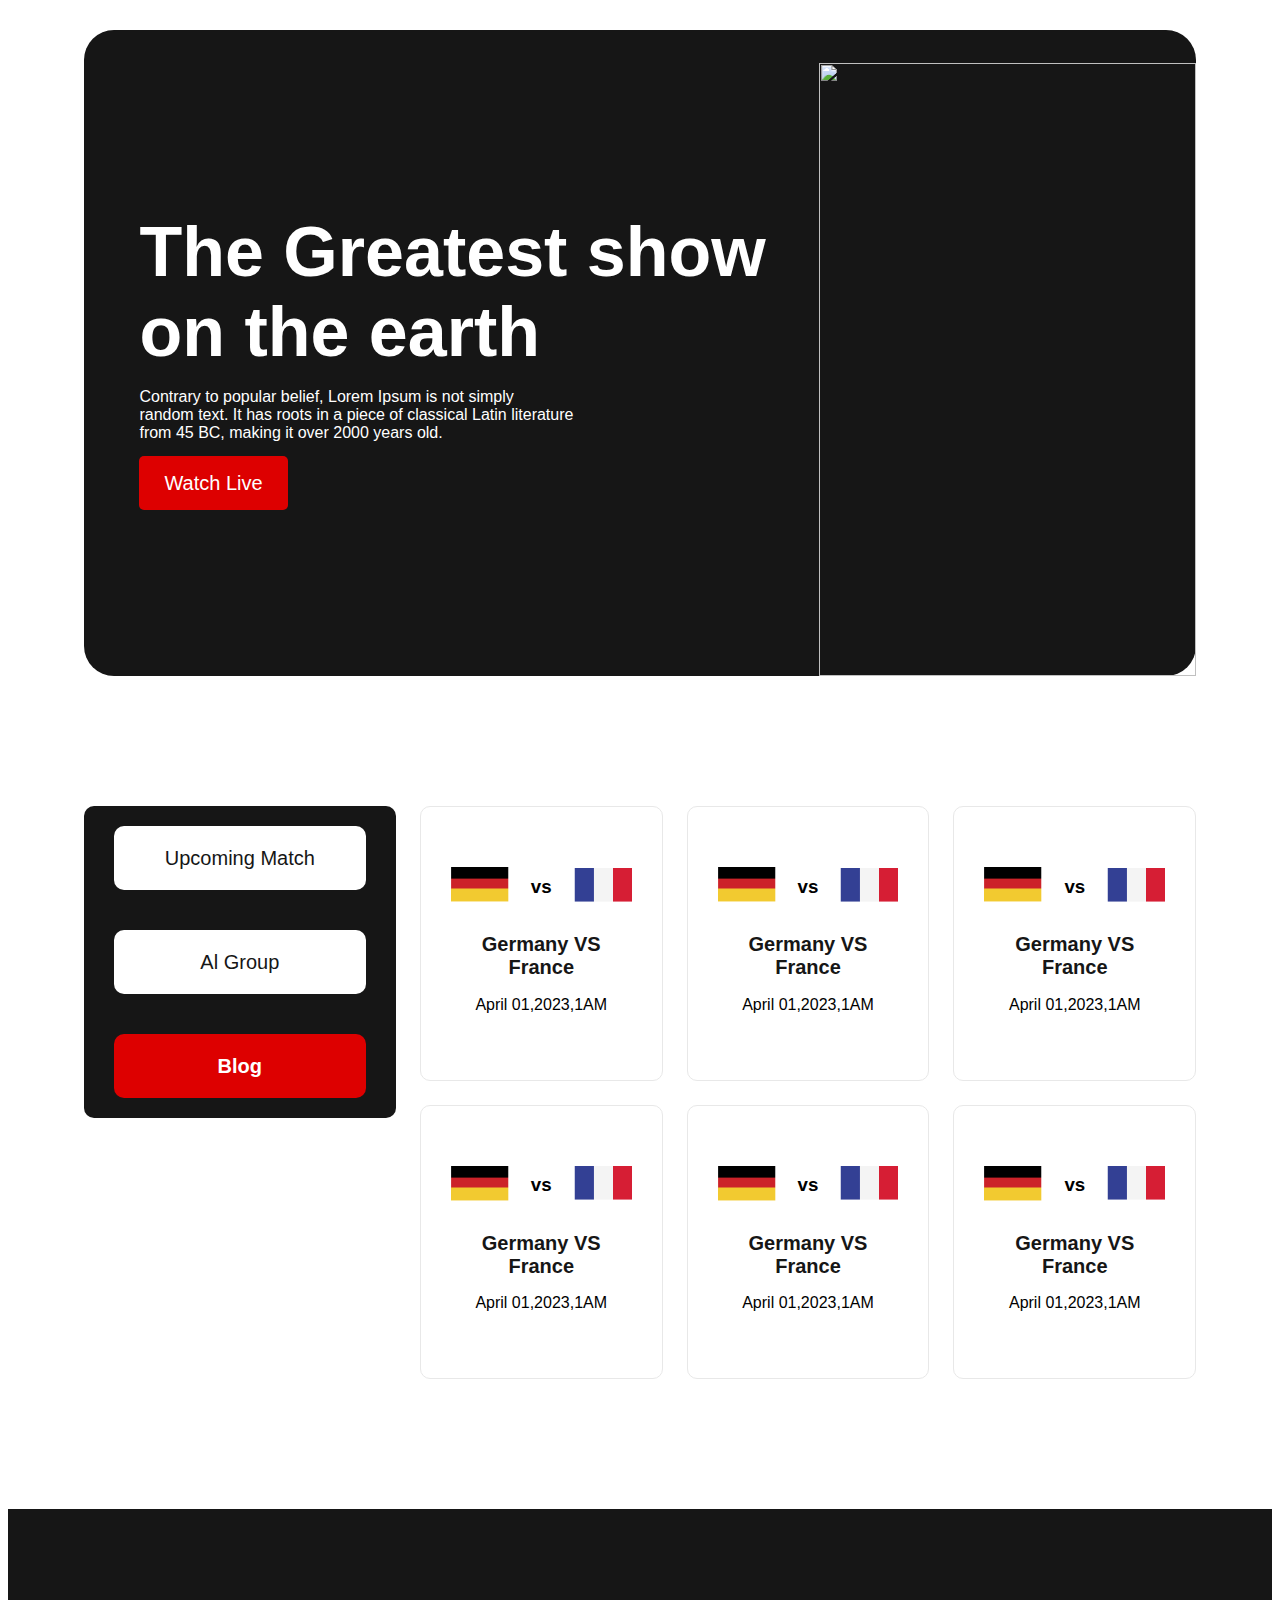
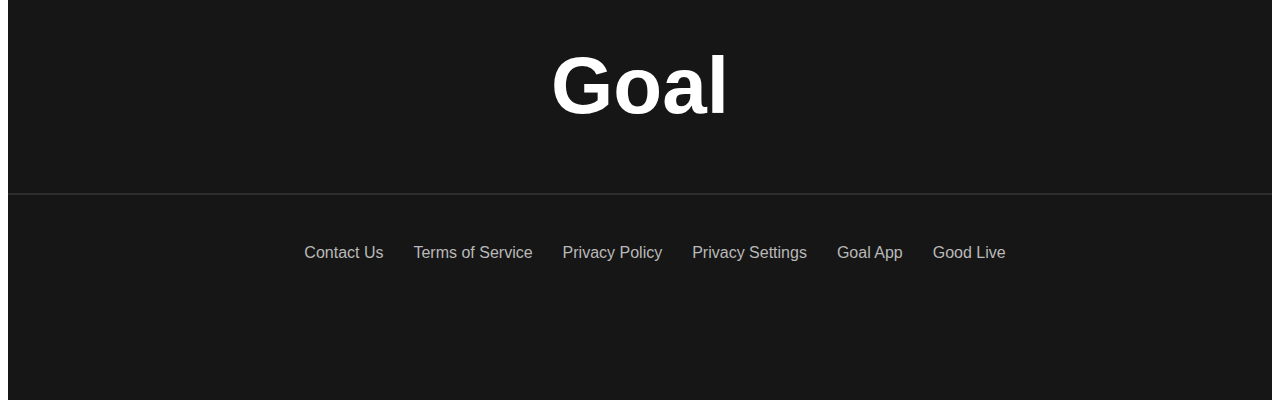
==== upcoming.htm @ bb3cd1c8 "first commit" ====
<!DOCTYPE html>
<html lang="en">

<head>
    <meta charset="UTF-8">
    <meta http-equiv="X-UA-Compatible" content="IE=edge">
    <meta name="viewport" content="width=device-width, initial-scale=1.0">
    <title>Upcoming Match</title>
    <!-- -------------
        Style Sheet
    --------------- -->
    <link rel="stylesheet" href="style.css">
</head>

<body>
    <!-- -------------
        Header Start
    --------------- -->
    <header class="heads-top">
        <section class="container-headers">
            <div class="headers-box">
                <h1 class="headers-title">The Greatest show on the earth</h1>
                <p class="headers-composition">Contrary to popular belief, Lorem Ipsum is not simply <br>
                    random text. <span class="headers-composition-in">It has roots in a piece of classical Latin
                        literature <br>
                        from 45 BC, making it over 2000 years old.</span></p>
                <div class="link-for-headers">
                    <a href="">Watch Live <span><i class="fa-solid fa-angle-right"></i></span></a>
                </div>
            </div>


            <div class="headers-image">
                <img src="images/player-1.png" alt="">
            </div>
        </section>

    </header>
    <!-- -------------
        Header End
    -------------- -->
    <!----------------- 
        Main Section
    ---------------- -->
    <section>
        <main class="main-container">
            <div>
                <div class="match-info">
                    <div class="link-for-match">
                        <a href="upcoming.htm"> Upcoming Match</a>
                    </div>
                    <div class="link-for-match">
                        <a href=""> Al Group</a>
                    </div>
                    <div class="link-for-blog">
                        <a href="index.html">Blog</a>
                    </div>
                </div>
            </div>
            <div class="article-container">
                <article class="team-box">
                    <div>
                        <div class="match-flexible">
                            <div>
                                <img src="Images/germany Flag.png" alt="">
                            </div>
                            <h3 class="team">vs</h3>

                            <div>
                                <img src="Images/Flag.png" alt="">
                            </div>
                        </div>
                    </div>
                    <div class="match-time">
                        <h2>Germany VS France</h2>
                        <p>April 01,2023,1AM</p>
                    </div>
                </article>
                <article class="team-box">
                    <div>
                        <div class="match-flexible">
                            <div>
                                <img src="Images/germany Flag.png" alt="">
                            </div>
                            <h3 class="team">vs</h3>
                            <div>
                                <img src="Images/Flag.png" alt="">
                            </div>
                        </div>
                    </div>
                    <div class="match-time">
                        <h2>Germany VS France</h2>
                        <p>April 01,2023,1AM</p>
                    </div>
                </article>
                <article class="team-box">
                    <div>
                        <div class="match-flexible">
                            <div>
                                <img src="Images/germany Flag.png" alt="">
                            </div>
                            <h3 class="team">vs</h3>
                            <div>
                                <img src="Images/Flag.png" alt="">
                            </div>
                        </div>
                    </div>
                    <div class="match-time">
                        <h2>Germany VS France</h2>
                        <p>April 01,2023,1AM</p>
                    </div>
                </article>
                <article class="team-box">
                    <div>
                        <div class="match-flexible">
                            <div>
                                <img src="Images/germany Flag.png" alt="">
                            </div>
                            <h3 class="team">vs</h3>
                            <div>
                                <img src="Images/Flag.png" alt="">
                            </div>
                        </div>
                    </div>
                    <div class="match-time">
                        <h2>Germany VS France</h2>
                        <p>April 01,2023,1AM</p>
                    </div>
                </article>
                <article class="team-box">
                    <div>
                        <div class="match-flexible">
                            <div>
                                <img src="Images/germany Flag.png" alt="">
                            </div>

                            <h3 class="team">vs</h3>

                            <div>
                                <img src="Images/Flag.png" alt="">
                            </div>
                        </div>
                    </div>
                    <div class="match-time">
                        <h2>Germany VS France</h2>
                        <p>April 01,2023,1AM</p>
                    </div>
                </article>
                <article class="team-box">
                    <div>
                        <div class="match-flexible">
                            <div>
                                <img src="Images/germany Flag.png" alt="">
                            </div>
                            <h3 class="team">vs</h3>
                            <div>
                                <img src="Images/Flag.png" alt="">
                            </div>
                        </div>
                    </div>
                    <div class="match-time">
                        <h2>Germany VS France</h2>
                        <p>April 01,2023,1AM</p>
                    </div>
                </article>
            </div>
        </main>
    </section>
    <footer>
        <div class="footer-title">
            <h1>Goal</h1>
        </div>
        <div class="line-hr">
            <hr>
        </div>
        <div class="footers-link-1">
            <p class="footers-link-name"><a href="">Contact Us</a></p>
            <p class="footers-link-name"><a href="">Terms of Service</a></p>
            <p class="footers-link-name"><a href="">Privacy Policy</a></p>
            <p class="footers-link-name"><a href="">Privacy Settings</a></p>
            <div class="footers-link-2">
                <p class="footers-link-name"><a href="">Goal App</a></p>
                <p class="footers-link-name"><a href="">Good Live</a></p>
            </div>
        </div>
        </div>
    </footer>
</body>

</html>
---- style.css ----
/*------------ 
common style
----------------*/
body {
    font-family: 'Poppins', sans-serif;
}

/*------------------- 
Blog  And Upcomming match
     Wevsite Styles
--------------------*/

/* Header Styles */
.heads-top {
    /* height: 646px; */
    background-color: #161616;
    border-radius: 30px;
    margin-top: 30px;
    margin-left: 6%;
    margin-right: 6%;
    margin-bottom: 130px;
}

.container-headers {
    display: flex;
    justify-content: center;
    align-items: center;
}

.headers-box {
    margin-left: 5%;
    /* margin-bottom: 111px; */
}

.headers-title {
    font-weight: 700;
    font-size: 70px;
    color: #FFFFFF;
    margin-top: 0px;
    margin-bottom: 0px;
}

.headers-composition {
    font-weight: 400;
    font-size: 16px;
    color: #FFFFFF;
}

.link-for-headers {
    margin-top: 30px;
}

.link-for-headers a {
    text-decoration: none;
    font-weight: 400;
    font-size: 20px;
    text-align: center;
    color: #FFFFFF;
    padding: 16px 25px;
    /* width: 187px;
    height: 56px; */
    background: #DD0000;
    border-radius: 5px;
}

.headers-image {
    display: flex;
    width: 581px;
    height: 613px;
    justify-content: center;
    padding-top: 33px;
    /* margin-right: 80px; */
}

.headers-image img {
    width: 100%;
    height: 100%;
}

.main-container {
    display: flex;
    margin-left: 6%;
    margin-right: 6%;

}

.article-container {
    display: grid;
    grid-template-columns: repeat(3, 1fr);
    gap: 24px;
    margin-left: 24px;
}

/* --------------------
Upcomming Website style
---------------------- */

.match-flexible {
    display: flex;
    align-items: center;
}

.match-flexible img {
    width: 100%;
}

.team-box {
    border: 1px solid #E8E8E8;
    border-radius: 10px;
    padding: 50px 30px;
}

.team {
    margin-left: 22px;
    margin-right: 22px;
}

.match-time {
    text-align: center;
}

.match-time h2 {
    font-weight: 600;
    font-size: 20px;
    text-align: center;
    color: #161616;
}

/*------------------- 
Blog Wevsite Styles 
--------------------*/

/* Main Section Styles */


.article-border {
    border: 1px solid #E8E8E8;
    border-radius: 10px;
}

.match-info {
    display: flex;
    flex-direction: column;
    justify-content: space-around;
    align-items: center;
    width: 312px;
    height: 312px;
    background-color: #161616;
    border-radius: 10px;
}

.link-for-match {
    display: flex;
    justify-content: center;
    align-items: center;
    width: 252px;
    height: 64px;
    background-color: #FFFFFF;
    border-radius: 10px;
}

.link-for-match a {
    text-decoration: none;
    text-align: center;
    font-weight: 500;
    font-size: 20px;
    color: #161616;

}

.link-for-blog {
    display: flex;
    justify-content: center;
    align-items: center;
    width: 252px;
    height: 64px;
    background: #DD0000;
    border-radius: 10px;
}

.link-for-blog a {

    text-decoration: none;
    text-align: center;
    font-weight: 600;
    font-size: 20px;
    color: #FFFFFF;
}


.article-image img {
    width: 100%;
}

.article-box {
    margin-left: 4%;
    margin-right: 2%;
}

.link-for-transfer {
    text-align: center;
    width: 100px;
    height: 32px;
    box-shadow: 1px 1px 3px gray;
    border-radius: 5px;
}

.link-for-transfer a {
    text-decoration: none;
    font-weight: 500;
    font-size: 16px;
    color: #161616;
}

.article-title {
    font-size: 18px;
    color: #161616;
}

.icons-flexible-1 {
    display: flex;

}

.icons-flexible-2 {
    display: flex;
    justify-content: center;
    align-items: center;
    padding-right: 30px;
}

.sight {
    padding-left: 10px;
}

.link-for-view {
    display: none;
}


/* ------------
Footer Styles 
-------------*/
footer {
    margin-top: 130px;
    display: flex;
    flex-direction: column;
    justify-content: center;
    /* width: 1600px;
    height: 444px; */
    background-color: #161616;
}

.footer-title {
    font-weight: 600;
    font-size: 40px;
    margin-top: 77px;
    text-align: center;
    color: #FFFFFF;
}

hr {
    border: 1px solid rgba(255, 255, 255, 0.1);
}

.footers-link-1 {
    margin: 25px 90px 122px 90px;
    display: flex;
    justify-content: center;
}

.footers-link-2 {
    display: flex;
    justify-content: center;
}

.footers-link-3 {
    display: flex;
    justify-content: center;
}

.footers-link-name {
    padding-left: 30px;
}

.footers-link-name a {
    text-decoration: none;
    font-weight: 500;
    font-size: 16px;
    color: #B9B9B9;
}

.media-icons {
    display: flex;
    justify-content: center;
}

/*----------
 Tab view 
 ----------*/
@media only screen and (min-width: 688px) and (max-width: 992px) {
    .heads-top {
        /* height: 646px; */
        background-color: #161616;
        border-radius: 30px;
        margin-top: 30px;
        margin-bottom: 70px;
        margin-left: 1%;
        margin-right: 1%;
    }

    .headers-composition-box {
        width: 470px;
        height: 48px;
        overflow: hinden;
    }

    .headers-composition {
        white-space: nowrap;
        overflow: hidden;
        text-overflow: ellipsis;
    }

    .link-button {
        margin-bottom: 60px;
    }

    .headers-image {
        display: flex;
        width: 581px;
        height: 613px;
        justify-content: center;
        padding-top: 33px;
        margin-right: 17px;
    }

    .main-container {
        display: flex;
        flex-direction: column;
        margin-left: 1%;
        margin-right: 1%;

    }

    .match-info {
        display: flex;
        flex-direction: row;
        justify-content: space-around;
        align-items: center;
        width: 100%;
        height: 100%;
        /* margin-top: 70px; */
        margin-bottom: 30px;
        background-color: white;
        border-radius: 10px;
    }

    .link-for-match {
        background: #FFFFFF;
        border: 1px solid #E8E8E8;
        border-radius: 10px;
    }

    .article-container {
        display: grid;
        grid-template-columns: repeat(2, 1fr);
        gap: 24px;
        margin-left: 1%;
    }

    .last-article {
        display: none;
    }

    .link-for-view {

        display: flex;
        justify-content: center;
        align-items: center;
        margin-left: 42%;
        margin-right: 48%;
        margin-top: 50px;
        width: 131px;
        height: 47px;
        background-color: #DD0000;
        border-radius: 5px;
    }

    .link-for-view a {
        display: flex;
        justify-content: center;
        text-decoration: none;
        font-weight: 400;
        font-size: 20px;
        color: #FFFFFF;

    }

    footer {
        margin-top: 50px;
    }

    .footers-link-1 {
        display: flex;
        flex-direction: column;
        margin: 25px 80px 122px 80px;
    }
}


/* -----------
Mobile view 
-------------*/
@media screen and (max-width:688px) {
    .heads-top {
        margin-bottom: 24px;
    }

    .headers-title {
        margin-top: 28px;
        margin-left: 50px;
        margin-right: 50px;
        font-weight: 700;
        font-size: 22px;
        color: #FFFFFF;
        text-align: center;
        margin-bottom: 0px;
    }

    .headers-composition-box {
        margin-left: 30px;
        margin-right: 30px;
        text-align: center;
        width: 258px;
        height: 58px;
        overflow: hidden;
    }

    .headers-composition {
        text-align: center;
        font-weight: 400;
        font-size: 14px;
        color: rgba(255, 255, 255, 0.8);
        white-space: nowrap;
        overflow: hidden;
        text-overflow: ellipsis;
    }

    .headers-image {
        width: 233px;
        height: 245px;
        padding-top: 33px;
        margin-right: 0;
    }

    .headers-image img {
        width: 100%;
        height: 100%;
    }

    .container-headers {
        display: flex;
        flex-direction: column;
        justify-content: center;
        align-items: center;
        text-align: center;
    }

    .main-container {
        display: flex;
        flex-direction: column;
        margin-left: 1%;
        margin-right: 1%;

    }

    .match-info {
        display: flex;
        flex-direction: column;
        justify-content: space-around;
        align-items: center;
        width: 100%;
        height: 100%;
        /* margin-top: 70px; */
        margin-bottom: 30px;
        background-color: white;
        border-radius: 10px;
    }

    .link-for-match {
        display: flex;
        justify-content: center;
        align-items: center;
        width: 210px;
        height: 48px;
        margin-bottom: 16px;
        background-color: #FFFFFF;
        border: 1px solid gray;
        border-radius: 10px;
    }

    .plus-group {
        width: 160px;
        height: 48px;
        margin-bottom: 16px;
    }

    .link-for-blog {
        width: 160px;
        height: 48px;
    }

    .article-container {
        display: grid;
        grid-template-columns: repeat(1, 1fr);
        gap: 24px;

    }

    .link-for-view {
        display: none;
    }

    footer {
        margin-top: 24px;
    }

    .footer-title {
        font-weight: 600;
        font-size: 22px;
        line-height: 33px;
        text-align: center;
        color: #FFFFFF;
    }

    .line-hr {
        margin: 0 5%;
    }

    .footers-link-1 {
        /* margin: 25px 100px 122px 100px; */
        display: flex;
        flex-direction: column;
        justify-content: center;
        text-align: center;
    }

    .footers-link-name a {
        text-decoration: none;
        font-weight: 400;
        font-size: 14px;
        color: #B9B9B9;
    }

    .footers-link-1 {
        display: flex;
        flex-direction: column;
        text-align: center;
        justify-content: center;
    }

    .footers-link-2 {
        display: flex;
        flex-direction: column;
        text-align: center;
        justify-content: center;
    }

    .footers-link-3 {
        display: flex;
        flex-direction: column;
        text-align: center;
        justify-content: center;
    }

}
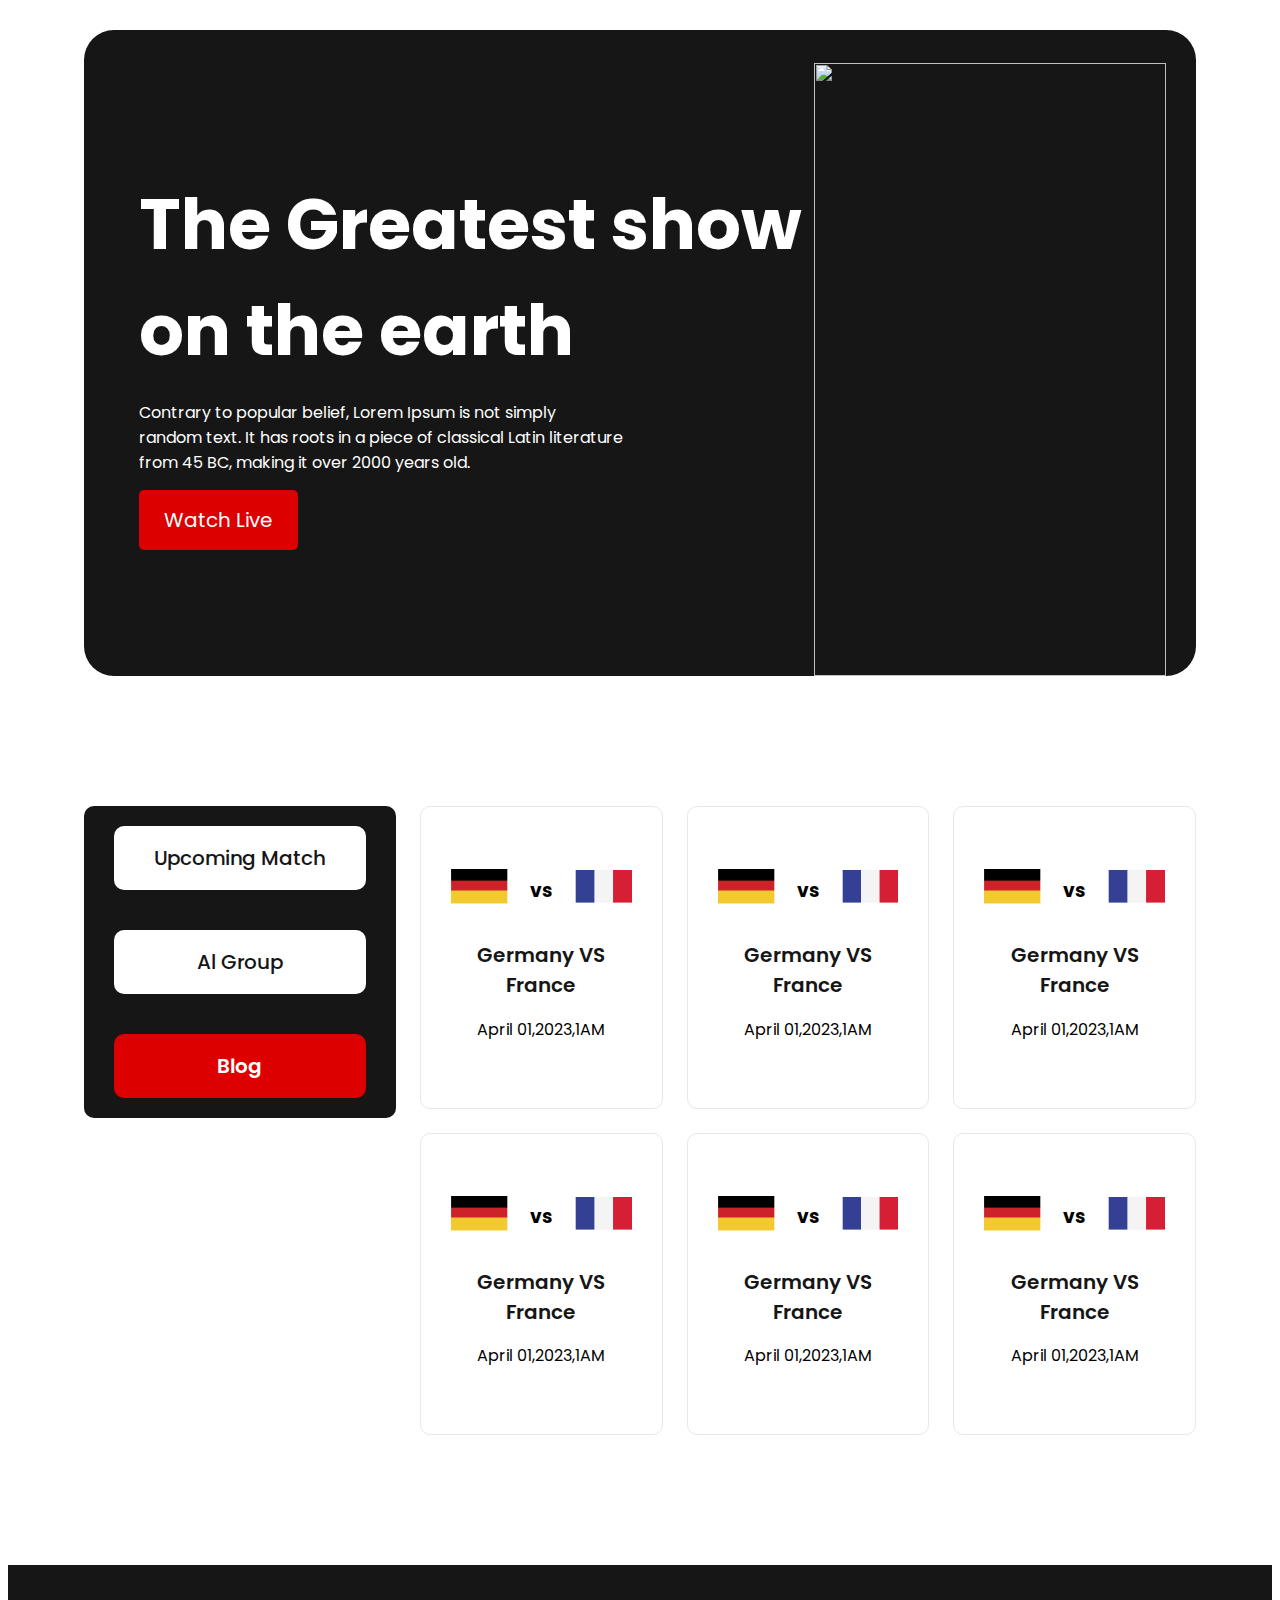
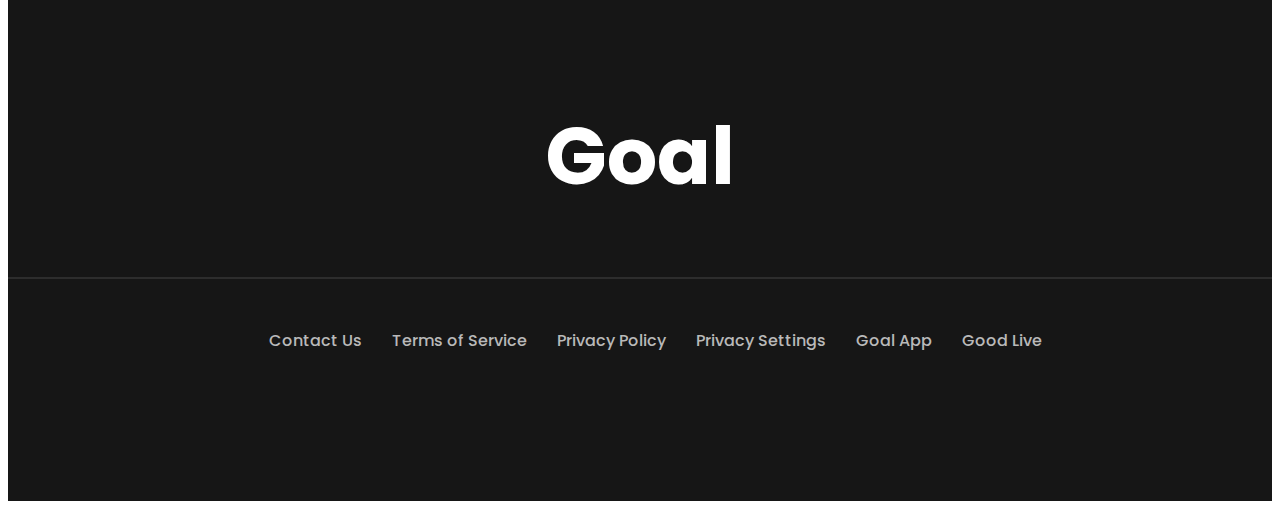
==== commit e2b55b99: "Edited" ====
--- a/upcoming.htm
+++ b/upcoming.htm
@@ -10,6 +10,16 @@
         Style Sheet
     --------------- -->
     <link rel="stylesheet" href="style.css">
+    <!---------------------- 
+        Google Font Style Link
+    --------------------- -->
+    <link rel="preconnect" href="https://fonts.googleapis.com">
+    <link rel="preconnect" href="https://fonts.gstatic.com" crossorigin>
+    <link href="https://fonts.googleapis.com/css2?family=Poppins&display=swap" rel="stylesheet">
+    <!--------------------------
+         Awesome Icons Kit link
+      ---------------------- -->
+    <script src="https://kit.fontawesome.com/841ecaa52b.js" crossorigin="anonymous"></script>
 </head>
 
 <body>
@@ -174,16 +184,30 @@
             <hr>
         </div>
         <div class="footers-link-1">
-            <p class="footers-link-name"><a href="">Contact Us</a></p>
-            <p class="footers-link-name"><a href="">Terms of Service</a></p>
-            <p class="footers-link-name"><a href="">Privacy Policy</a></p>
-            <p class="footers-link-name"><a href="">Privacy Settings</a></p>
             <div class="footers-link-2">
+                <p class="footers-link-name"><a href="">Contact Us</a></p>
+                <p class="footers-link-name"><a href="">Terms of Service</a></p>
+                <p class="footers-link-name"><a href="">Privacy Policy</a></p>
+                <p class="footers-link-name"><a href="">Privacy Settings</a></p>
+            </div>
+            <div class="footers-link-3">
                 <p class="footers-link-name"><a href="">Goal App</a></p>
                 <p class="footers-link-name"><a href="">Good Live</a></p>
             </div>
         </div>
         </div>
+        <div class="media-icons-box">
+            <div class="media-icons">
+                <a href="https://www.facebook.com/"> <i class="fa-brands fa-facebook-f"></i></a>
+            </div>
+            <div class="media-icons">
+                <a href="https://twitter.com/"><i class="fa-brands fa-twitter"></i></a>
+            </div>
+            <div class="media-icons">
+                <a href="https://www.instagram.com/"><i class="fa-brands fa-instagram-square"></i></a>
+            </div>
+
+        </div>
     </footer>
 </body>
 
--- a/style.css
+++ b/style.css
@@ -12,7 +12,7 @@
 
 /* Header Styles */
 .heads-top {
-    /* height: 646px; */
+
     background-color: #161616;
     border-radius: 30px;
     margin-top: 30px;
@@ -29,7 +29,7 @@
 
 .headers-box {
     margin-left: 5%;
-    /* margin-bottom: 111px; */
+
 }
 
 .headers-title {
@@ -57,8 +57,6 @@
     text-align: center;
     color: #FFFFFF;
     padding: 16px 25px;
-    /* width: 187px;
-    height: 56px; */
     background: #DD0000;
     border-radius: 5px;
 }
@@ -69,7 +67,7 @@
     height: 613px;
     justify-content: center;
     padding-top: 33px;
-    /* margin-right: 80px; */
+    margin-right: 30px;
 }
 
 .headers-image img {
@@ -159,6 +157,11 @@
     border-radius: 10px;
 }
 
+.link-for-match:hover {
+    color: #FFFFFF;
+    background-color: #DD0000;
+}
+
 .link-for-match a {
     text-decoration: none;
     text-align: center;
@@ -174,7 +177,7 @@
     align-items: center;
     width: 252px;
     height: 64px;
-    background: #DD0000;
+    background-color: #DD0000;
     border-radius: 10px;
 }
 
@@ -264,7 +267,7 @@
 }
 
 .footers-link-1 {
-    margin: 25px 90px 122px 90px;
+    margin: 25px 90px 20px 90px;
     display: flex;
     justify-content: center;
 }
@@ -290,9 +293,22 @@
     color: #B9B9B9;
 }
 
+.media-icons-box {
+    display: flex;
+    justify-content: center;
+    align-items: center;
+    margin-bottom: 112px;
+}
+
 .media-icons {
-    display: flex;
-    justify-content: center;
+    margin-left: 3%;
+    margin-right: 3%;
+}
+
+.fa-facebook-f,
+.fa-twitter,
+.fa-instagram-square {
+    font-size: 2.5em;
 }
 
 /*----------
@@ -300,7 +316,6 @@
  ----------*/
 @media only screen and (min-width: 688px) and (max-width: 992px) {
     .heads-top {
-        /* height: 646px; */
         background-color: #161616;
         border-radius: 30px;
         margin-top: 30px;
@@ -345,6 +360,143 @@
     .match-info {
         display: flex;
         flex-direction: row;
+        justify-content: space-around;
+        align-items: center;
+        width: 100%;
+        height: 100%;
+        margin-bottom: 30px;
+        background-color: white;
+        border-radius: 10px;
+    }
+
+    .link-for-match {
+        background: #FFFFFF;
+        border: 1px solid #E8E8E8;
+        border-radius: 10px;
+    }
+
+    .article-container {
+        display: grid;
+        grid-template-columns: repeat(2, 1fr);
+        gap: 24px;
+        margin-left: 1%;
+    }
+
+    .last-article {
+        display: none;
+    }
+
+    .link-for-view {
+
+        display: flex;
+        justify-content: center;
+        align-items: center;
+        margin-left: 42%;
+        margin-right: 48%;
+        margin-top: 50px;
+        width: 131px;
+        height: 47px;
+        background-color: #DD0000;
+        border-radius: 5px;
+    }
+
+    .link-for-view a {
+        display: flex;
+        justify-content: center;
+        text-decoration: none;
+        font-weight: 400;
+        font-size: 20px;
+        color: #FFFFFF;
+
+    }
+
+    footer {
+        margin-top: 50px;
+    }
+
+    .footers-link-1 {
+        display: flex;
+        flex-direction: column;
+        margin: 25px 80px 30px 80px;
+    }
+
+    .fa-facebook-f,
+    .fa-twitter,
+    .fa-instagram-square {
+        font-size: 2em;
+    }
+}
+
+
+/* -----------
+Mobile view 
+-------------*/
+@media screen and (max-width:688px) {
+    .heads-top {
+        margin-bottom: 24px;
+    }
+
+    .headers-title {
+        margin-top: 28px;
+        margin-left: 50px;
+        margin-right: 50px;
+        font-weight: 700;
+        font-size: 22px;
+        color: #FFFFFF;
+        text-align: center;
+        margin-bottom: 0px;
+    }
+
+    .headers-composition-box {
+        margin-left: 30px;
+        margin-right: 30px;
+        text-align: center;
+        width: 258px;
+        height: 58px;
+        overflow: hidden;
+    }
+
+    .headers-composition {
+        text-align: center;
+        font-weight: 400;
+        font-size: 14px;
+        color: rgba(255, 255, 255, 0.8);
+        white-space: nowrap;
+        overflow: hidden;
+        text-overflow: ellipsis;
+    }
+
+    .headers-image {
+        width: 233px;
+        height: 245px;
+        padding-top: 33px;
+        margin-right: 0;
+    }
+
+    .headers-image img {
+        width: 100%;
+        height: 100%;
+    }
+
+    .container-headers {
+        display: flex;
+        flex-direction: column;
+        justify-content: center;
+        align-items: center;
+        text-align: center;
+    }
+
+    .main-container {
+        display: flex;
+        flex-direction: column;
+        margin-left: 1%;
+        margin-right: 1%;
+
+    }
+
+    .match-info {
+        display: flex;
+        flex-direction: column;
         justify-content: space-around;
         align-items: center;
         width: 100%;
@@ -356,138 +508,6 @@
     }
 
     .link-for-match {
-        background: #FFFFFF;
-        border: 1px solid #E8E8E8;
-        border-radius: 10px;
-    }
-
-    .article-container {
-        display: grid;
-        grid-template-columns: repeat(2, 1fr);
-        gap: 24px;
-        margin-left: 1%;
-    }
-
-    .last-article {
-        display: none;
-    }
-
-    .link-for-view {
-
-        display: flex;
-        justify-content: center;
-        align-items: center;
-        margin-left: 42%;
-        margin-right: 48%;
-        margin-top: 50px;
-        width: 131px;
-        height: 47px;
-        background-color: #DD0000;
-        border-radius: 5px;
-    }
-
-    .link-for-view a {
-        display: flex;
-        justify-content: center;
-        text-decoration: none;
-        font-weight: 400;
-        font-size: 20px;
-        color: #FFFFFF;
-
-    }
-
-    footer {
-        margin-top: 50px;
-    }
-
-    .footers-link-1 {
-        display: flex;
-        flex-direction: column;
-        margin: 25px 80px 122px 80px;
-    }
-}
-
-
-/* -----------
-Mobile view 
--------------*/
-@media screen and (max-width:688px) {
-    .heads-top {
-        margin-bottom: 24px;
-    }
-
-    .headers-title {
-        margin-top: 28px;
-        margin-left: 50px;
-        margin-right: 50px;
-        font-weight: 700;
-        font-size: 22px;
-        color: #FFFFFF;
-        text-align: center;
-        margin-bottom: 0px;
-    }
-
-    .headers-composition-box {
-        margin-left: 30px;
-        margin-right: 30px;
-        text-align: center;
-        width: 258px;
-        height: 58px;
-        overflow: hidden;
-    }
-
-    .headers-composition {
-        text-align: center;
-        font-weight: 400;
-        font-size: 14px;
-        color: rgba(255, 255, 255, 0.8);
-        white-space: nowrap;
-        overflow: hidden;
-        text-overflow: ellipsis;
-    }
-
-    .headers-image {
-        width: 233px;
-        height: 245px;
-        padding-top: 33px;
-        margin-right: 0;
-    }
-
-    .headers-image img {
-        width: 100%;
-        height: 100%;
-    }
-
-    .container-headers {
-        display: flex;
-        flex-direction: column;
-        justify-content: center;
-        align-items: center;
-        text-align: center;
-    }
-
-    .main-container {
-        display: flex;
-        flex-direction: column;
-        margin-left: 1%;
-        margin-right: 1%;
-
-    }
-
-    .match-info {
-        display: flex;
-        flex-direction: column;
-        justify-content: space-around;
-        align-items: center;
-        width: 100%;
-        height: 100%;
-        /* margin-top: 70px; */
-        margin-bottom: 30px;
-        background-color: white;
-        border-radius: 10px;
-    }
-
-    .link-for-match {
         display: flex;
         justify-content: center;
         align-items: center;
@@ -573,4 +593,10 @@
         justify-content: center;
     }
 
+    .fa-facebook-f,
+    .fa-twitter,
+    .fa-instagram-square {
+        font-size: 1.2em;
+    }
+
 }